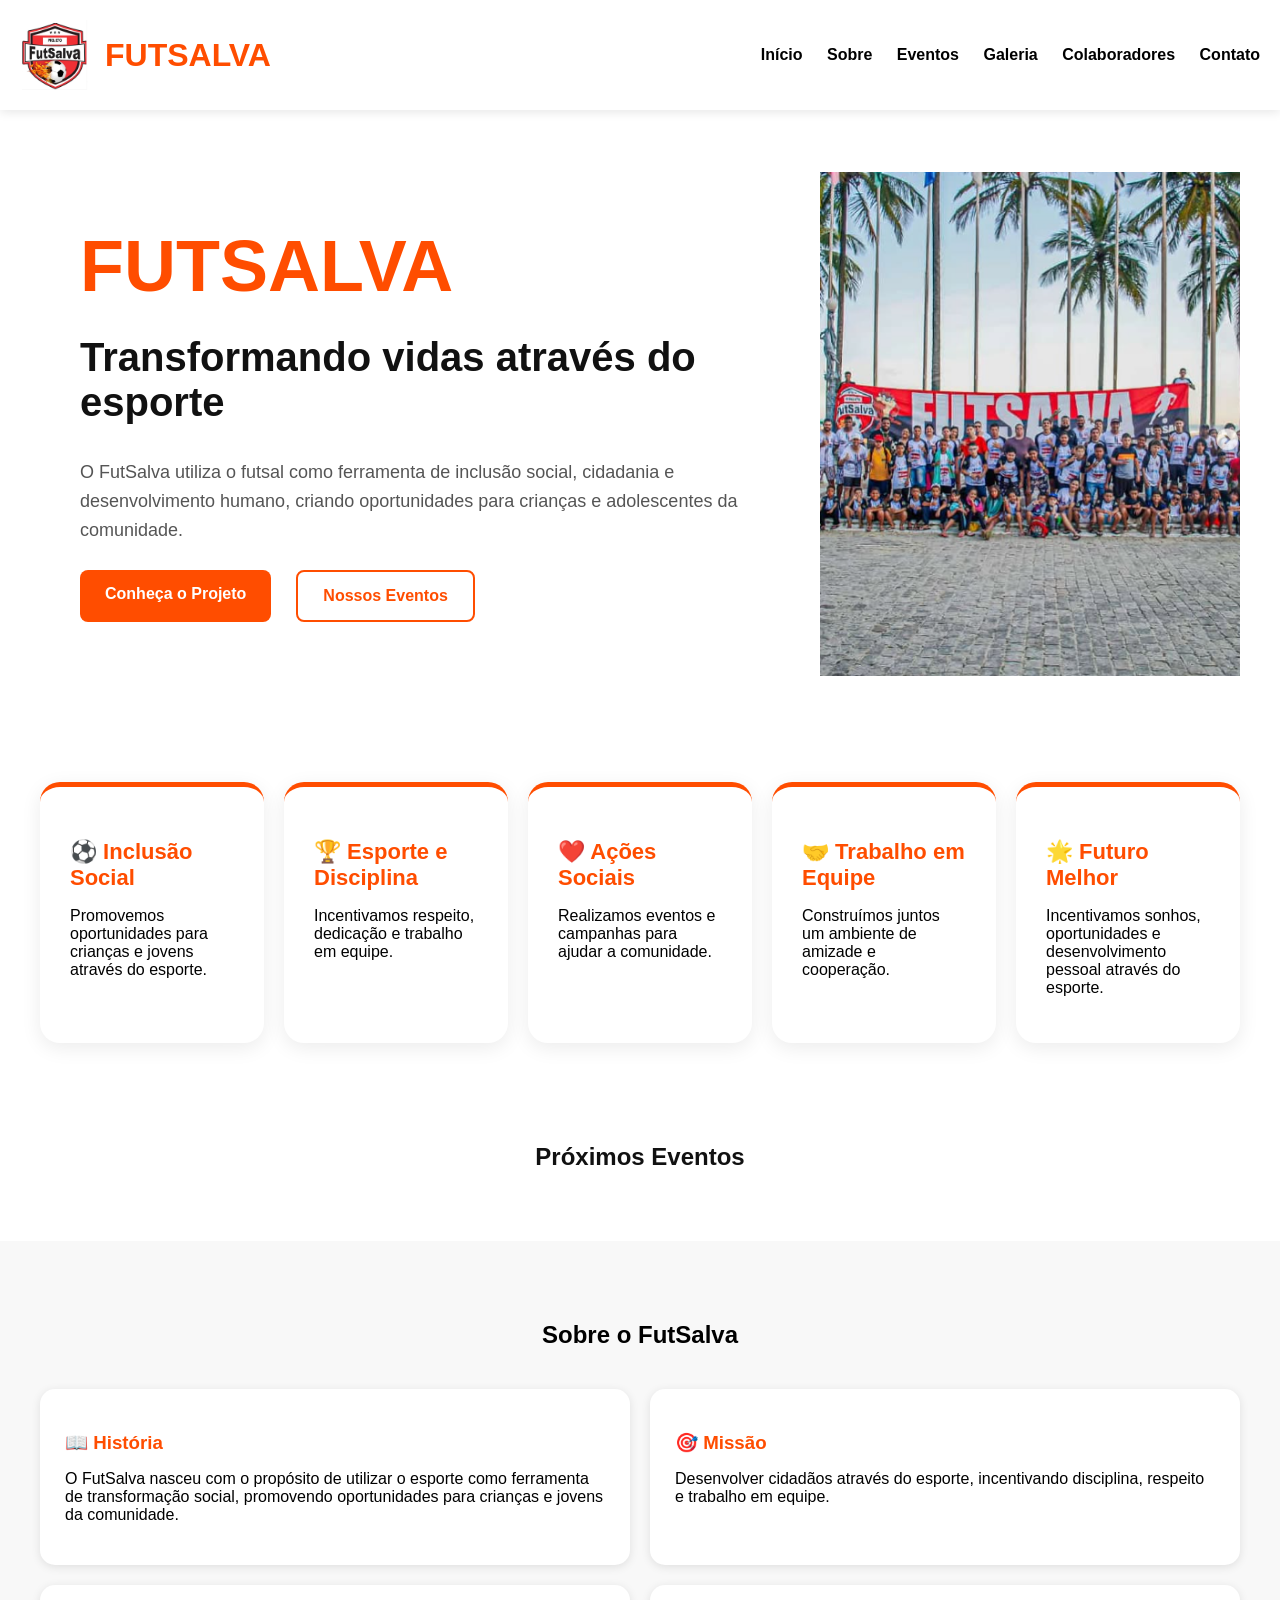
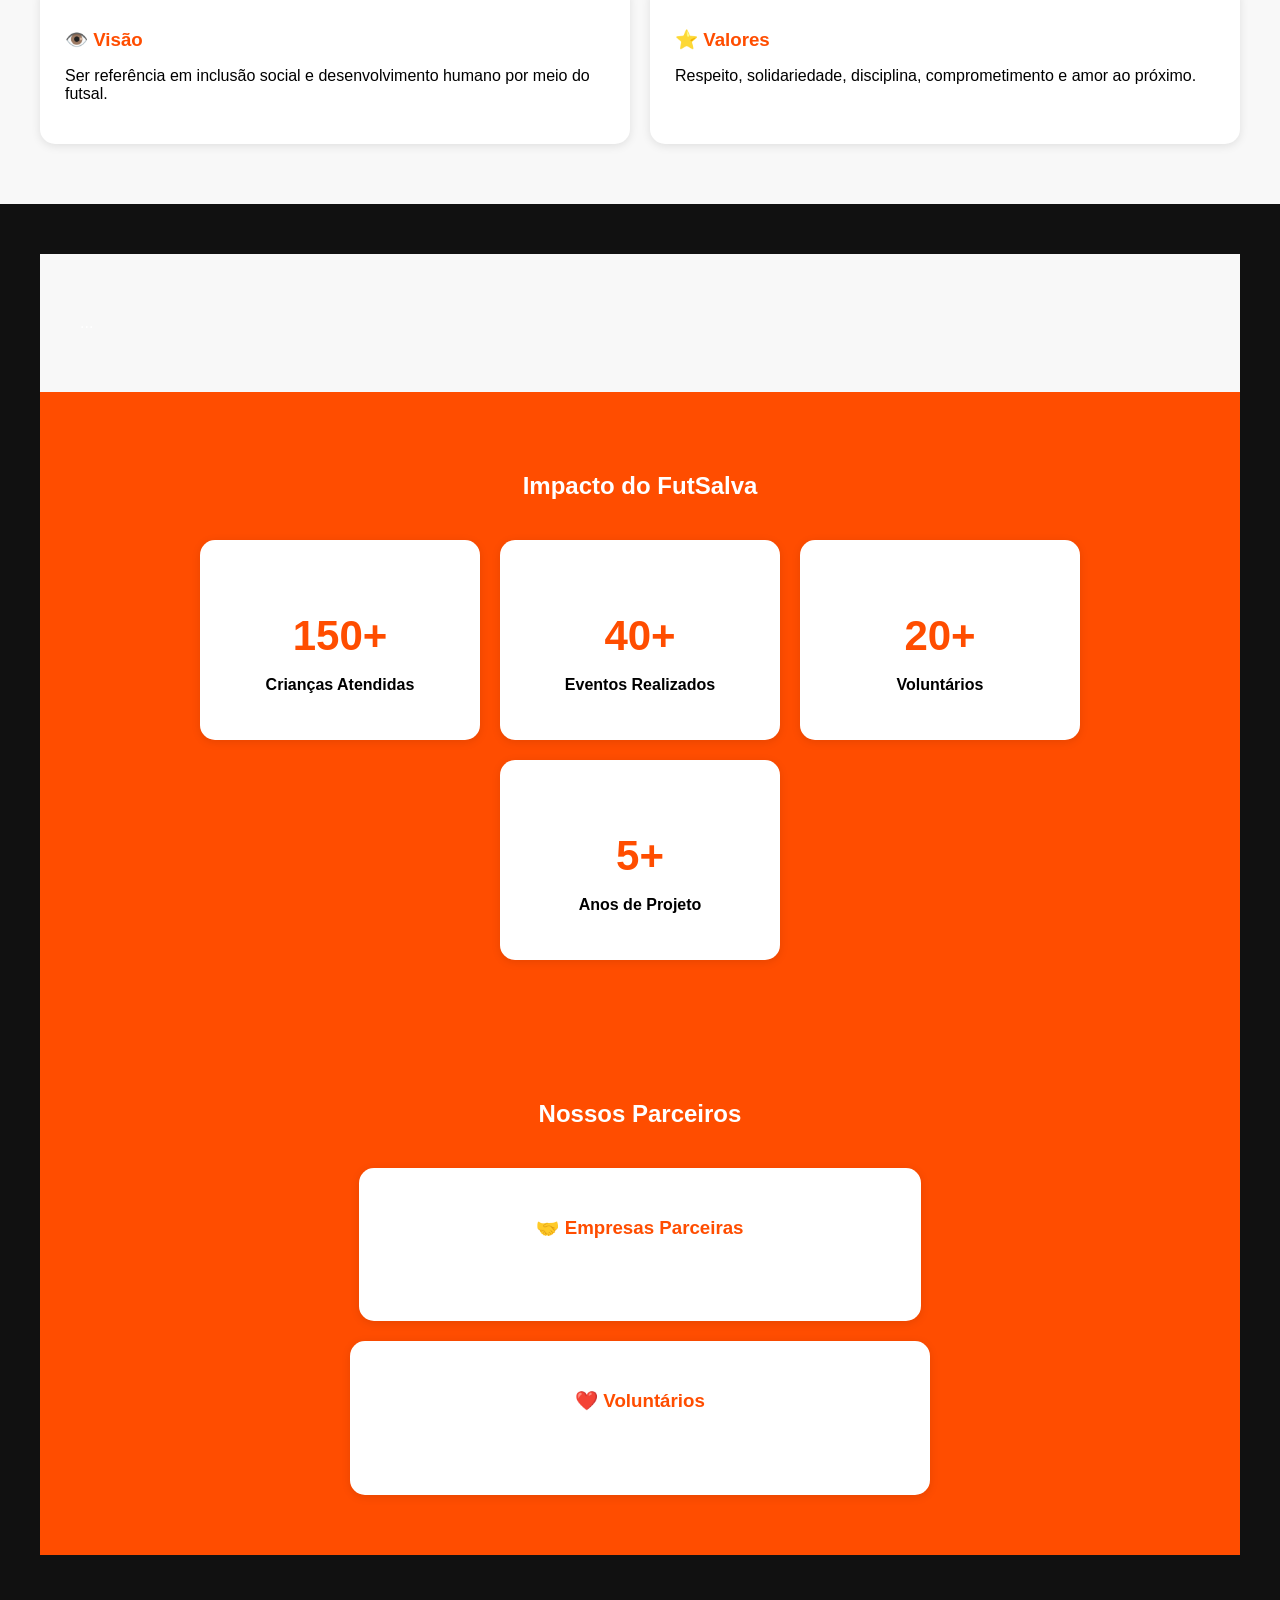
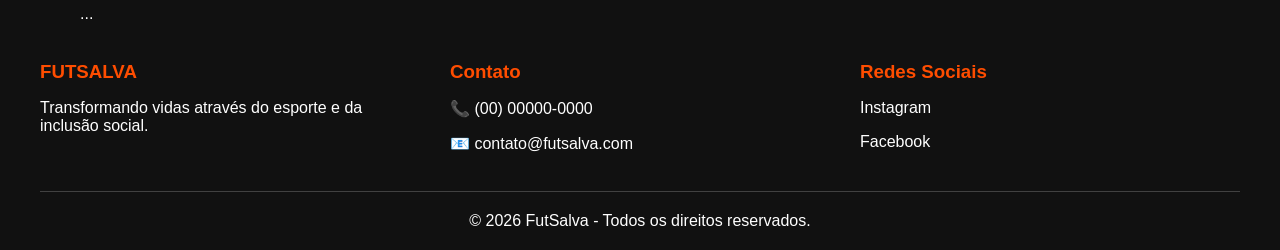
==== index.html @ 66367bd2 "Primeira versão do FutSalva" ====
<!DOCTYPE html>
<html>
<head>
    <title>FutSalva</title>

    <link rel="stylesheet" href="css/style.css">
</head>

<body>

    <header>

    <div class="logo-area">

        <img src="img/logo.png" alt="Logo FutSalva">

        <h1>FUTSALVA</h1>

    </div>

    <nav>
        <a href="#">Início</a>
        <a href="#sobre">Sobre</a>
        <a href="#eventos">Eventos</a>
        <a href="galeria.html">Galeria</a>
        <a href="colaboradores.html">Colaboradores</a>
        <a href="contato.html">Contato</a>
    </nav>


    </header>
<section class="hero">

   <section class="hero">

    <div class="hero-text">

        <h1 class="hero-title">
            FUT<span>SALVA</span>
        </h1>

        <h2>
            Transformando vidas através do esporte
        </h2>

        <p>
            O FutSalva utiliza o futsal como ferramenta de inclusão social,
            cidadania e desenvolvimento humano, criando oportunidades para
            crianças e adolescentes da comunidade.
        </p>

        <div class="hero-buttons">

            <a href="#sobre" class="btn-principal">
                Conheça o Projeto
            </a>

            <a href="#eventos" class="btn-secundario">
                Nossos Eventos
            </a>

        </div>

    </div>



</section>

    <div class="hero-image">
        <div class="hero-image">
    <img src="img/banner-futsal.jpg.png">
</div>
    </div>

</section>
<section class="cards">

    <div class="card">
        <h3>⚽ Inclusão Social</h3>
        <p>Promovemos oportunidades para crianças e jovens através do esporte.</p>
    </div>

    <div class="card">
        <h3>🏆 Esporte e Disciplina</h3>
        <p>Incentivamos respeito, dedicação e trabalho em equipe.</p>
    </div>

    <div class="card">
        <h3>❤️ Ações Sociais</h3>
        <p>Realizamos eventos e campanhas para ajudar a comunidade.</p>
    </div>

    <div class="card">
        <h3>🤝 Trabalho em Equipe</h3>
        <p>Construímos juntos um ambiente de amizade e cooperação.</p>
    </div>

    <div class="card">
    <h3>🌟 Futuro Melhor</h3>
    <p>
        Incentivamos sonhos, oportunidades e desenvolvimento pessoal através do esporte.
    </p>
</div>
</section>
<section class="eventos" id="eventos">
    <h2>Próximos Eventos</h2>

    <div id="listaEventos" class="eventos-container">

    </div>

</section>
<section class="sobre" id="sobre">

    <h2>Sobre o FutSalva</h2>

    <div class="sobre-container">

        <div class="sobre-item">
            <h3>📖 História</h3>
            <p>
                O FutSalva nasceu com o propósito de utilizar o esporte como ferramenta
                de transformação social, promovendo oportunidades para crianças e jovens
                da comunidade.
            </p>
        </div>

        <div class="sobre-item">
            <h3>🎯 Missão</h3>
            <p>
                Desenvolver cidadãos através do esporte, incentivando disciplina,
                respeito e trabalho em equipe.
            </p>
        </div>

        <div class="sobre-item">
            <h3>👁️ Visão</h3>
            <p>
                Ser referência em inclusão social e desenvolvimento humano por meio
                do futsal.
            </p>
        </div>

        <div class="sobre-item">
            <h3>⭐ Valores</h3>
            <p>
                Respeito, solidariedade, disciplina, comprometimento e amor ao próximo.
            </p>
        </div>

    </div>

</section>
<footer>

    <section class="sobre">

    ...

</section>

<section class="impacto">

    <h2>Impacto do FutSalva</h2>

    <div class="impacto-container">

        <div class="impacto-card">
            <h3>150+</h3>
            <p>Crianças Atendidas</p>
        </div>

        <div class="impacto-card">
            <h3>40+</h3>
            <p>Eventos Realizados</p>
        </div>

        <div class="impacto-card">
            <h3>20+</h3>
            <p>Voluntários</p>
        </div>

        <div class="impacto-card">
            <h3>5+</h3>
            <p>Anos de Projeto</p>
        </div>

    </div>

</section>

<section class="parceiros">

    <h2>Nossos Parceiros</h2>

    <div class="parceiros-container">

        <div class="parceiro">

            <h3>
                <a href="parceiros.html">
                    🤝 Empresas Parceiras
                </a>
            </h3>

            <p>
                Conheça as empresas e organizações que apoiam o Projeto FutSalva.
            </p>

        </div>

        <div class="parceiro">

            <h3>
                <a href="colaboradores.html">
                    ❤️ Voluntários
                </a>
            </h3>

            <p>
                Conheça os colaboradores e voluntários que ajudam a transformar vidas.
            </p>

        </div>

    </div>

</section>


<footer>

    ...

</footer>

    <div class="footer-container">

        <div class="footer-coluna">
            <h3>FUTSALVA</h3>
            <p>
                Transformando vidas através do esporte e da inclusão social.
            </p>
        </div>

        <div class="footer-coluna">
            <h3>Contato</h3>
            <p>📞 (00) 00000-0000</p>
            <p>📧 contato@futsalva.com</p>
        </div>

        <div class="footer-coluna">
            <h3>Redes Sociais</h3>
            <p>Instagram</p>
            <p>Facebook</p>
        </div>

    </div>

    <div class="copyright">
        © 2026 FutSalva - Todos os direitos reservados.
    </div>

</footer>

<script src="js/script.js"></script>

</body>
</html>
---- css/style.css ----
body{
    margin:0;
    font-family:Arial, sans-serif;
}

header{
    background:white;

    display:flex;

    justify-content:space-between;

    align-items:center;

    padding:20px;

    box-shadow:0 2px 10px rgba(0,0,0,0.1);
}

h1{
    color:#ff4d00;
}

nav a{
    text-decoration:none;

    color:black;

    margin-left:20px;

    font-weight:bold;
}
.hero{
    display:flex;

    justify-content:space-between;

    align-items:center;

    padding:60px 40px;
}
.hero-text{
    max-width:700px;
}

.hero-text h2{
    font-size:40px;
    color:#111;
}

.hero-text p{
    font-size:18px;
    color:#555;
    line-height:1.6;
}

.hero-text button{
    background:#ff4d00;
    color:white;
    border:none;
    padding:15px 25px;
    border-radius:8px;
    cursor:pointer;
    margin-top:20px;
    font-size:16px;
}
.hero-image img{
    width:350px;
}
.cards{
    display:flex;
    gap:20px;
    padding:40px;
}

.card{
    flex:1;

    background:white;

    padding:30px;

    border-radius:20px;

    box-shadow:0 5px 20px rgba(0,0,0,0.08);

    transition:0.3s;

    border-top:5px solid #ff4d00;

    min-height:180px;
}

.card h3{
    color:#ff4d00;
    margin-bottom:15px;
    font-size:22px;
}
.eventos{
    padding:40px;
}

.eventos h2{
    text-align:center;
    margin-bottom:30px;
    color:#111;
}

.eventos-container{
    display:flex;
    gap:20px;
}

.evento{
    background:white;

    padding:25px;

    border-radius:20px;

    box-shadow:0 5px 20px rgba(0,0,0,0.08);

    border-top:6px solid #ff4d00;

    transition:0.3s;

    min-height:220px;
}
.evento h3{
    color:#ff4d00;
    margin-bottom:20px;
    font-size:24px;
}
.evento p{
    color:#555;
    line-height:1.6;
}
.sobre{
    padding:60px 40px;
    background:#f8f8f8;
}

.sobre h2{
    text-align:center;
    margin-bottom:40px;
}

.sobre-container{
    display:grid;
    grid-template-columns:repeat(2,1fr);
    gap:20px;
}

.sobre-item{
    background:white;
    padding:25px;
    border-radius:15px;
    box-shadow:0 2px 10px rgba(0,0,0,0.1);
}

.sobre-item h3{
    color:#ff4d00;
    margin-bottom:15px;
}

.card:hover{
    transform:translateY(-10px);

    box-shadow:0 15px 30px rgba(0,0,0,0.15);
}
.evento:hover{
    transform:translateY(-10px);

    box-shadow:0 15px 30px rgba(0,0,0,0.15);
}
footer{
    background:#111;

    color:white;

    padding:50px 40px 20px;
}

.footer-container{
    display:flex;

    justify-content:space-between;

    gap:30px;

    margin-bottom:30px;
}

.footer-coluna{
    flex:1;
}

.footer-coluna h3{
    color:#ff4d00;

    margin-bottom:15px;
}

.footer-coluna p{
    margin-bottom:8px;
}

.copyright{
    text-align:center;

    border-top:1px solid rgba(255,255,255,0.2);

    padding-top:20px;
}

.admin-container{
    max-width:800px;

    margin:50px auto;

    background:white;

    padding:30px;

    border-radius:15px;

    box-shadow:0 2px 10px rgba(0,0,0,0.1);
}

.admin-container h1{
    color:#ff4d00;
    margin-bottom:20px;
}

.admin-container form{
    display:flex;
    flex-direction:column;
    gap:15px;
}

.admin-container input,
.admin-container textarea{
    padding:12px;

    border:1px solid #ccc;

    border-radius:8px;
}

.admin-container button{
    background:#ff4d00;

    color:white;

    border:none;

    padding:15px;

    border-radius:8px;

    cursor:pointer;
}

table{
    width:100%;
    border-collapse:collapse;
    margin-top:20px;
}

th{
    background:#ff4d00;
    color:white;
    padding:12px;
}

td{
    padding:12px;
    border-bottom:1px solid #ddd;
}

.btn-excluir{
    background:#dc3545;
    color:white;
    border:none;
    padding:8px 12px;
    border-radius:6px;
    cursor:pointer;
}

.dashboard{
    display:flex;
    gap:20px;
    margin-bottom:30px;
}

.card-dashboard{
    flex:1;

    background:#ff4d00;

    color:white;

    padding:20px;

    border-radius:15px;

    text-align:center;
}

.card-dashboard h3{
    margin-bottom:10px;
}

.card-dashboard p{
    font-size:28px;
    font-weight:bold;
}

.btn-editar{
    background:#0d6efd;
    color:white;
    border:none;
    padding:8px 12px;
    border-radius:6px;
    cursor:pointer;
    margin-right:8px;
}

.login-container{

    width:400px;

    margin:80px auto;

    background:white;

    padding:40px;

    border-radius:20px;

    box-shadow:0 2px 15px rgba(0,0,0,0.1);

    text-align:center;
}

.login-container img{
    width:120px;
    margin-bottom:20px;
}

.login-container input{

    width:100%;

    padding:12px;

    margin-top:15px;

    border:1px solid #ccc;

    border-radius:8px;
}

.login-container button{

    width:100%;

    margin-top:20px;

    background:#ff4d00;

    color:white;

    border:none;

    padding:15px;

    border-radius:8px;

    cursor:pointer;
}

#erro{

    color:red;

    margin-top:15px;
}

.btn-sair{

    background:#dc3545;

    color:white;

    border:none;

    padding:10px 20px;

    border-radius:8px;

    cursor:pointer;

    margin-bottom:20px;
}

.btn-sair:hover{

    opacity:0.9;
}

/* RESPONSIVIDADE */

@media (max-width: 768px){

    header{
        flex-direction:column;
        gap:20px;
    }

    nav{
        flex-wrap:wrap;
        justify-content:center;
    }

    .hero{
        flex-direction:column;
        text-align:center;
    }

    .hero-image img{
        width:250px;
        margin-top:20px;
    }

    .cards{
        flex-direction:column;
    }

    .eventos-container{
        flex-direction:column;
    }

    .sobre-container{
        grid-template-columns:1fr;
    }

    .footer-container{
        flex-direction:column;
    }

    .dashboard{
        flex-direction:column;
    }

    .login-container{
        width:90%;
    }

    .contato-container{
    grid-template-columns:1fr;
}

.impacto-container{
    flex-direction:column;
    align-items:center;
}

.hero-title{
    font-size:48px;
}

.hero-buttons{
    flex-direction:column;
}

}

.galeria{
    padding:60px 40px;
}

.galeria h2{
    text-align:center;
    margin-bottom:40px;
}

.galeria-grid{
    display:grid;
    grid-template-columns:repeat(auto-fit,minmax(250px,1fr));
    gap:20px;
}

.foto{
    background:white;
    border-radius:15px;
    overflow:hidden;
    box-shadow:0 2px 10px rgba(0,0,0,0.1);
    transition:0.3s;
}

.foto:hover{
    transform:translateY(-8px);
}

.foto img{
    width:100%;
    height:250px;
    object-fit:cover;
}

.foto p{
    padding:15px;
    text-align:center;
    font-weight:bold;
}

.colaboradores{
    padding:60px 40px;
}

.colaboradores h2{
    text-align:center;
    margin-bottom:40px;
}

.colaboradores-grid{
    display:grid;
    grid-template-columns:repeat(auto-fit,minmax(250px,1fr));
    gap:20px;
}

.colaborador{
    background:white;
    padding:25px;
    border-radius:15px;
    text-align:center;
    box-shadow:0 2px 10px rgba(0,0,0,0.1);
    transition:0.3s;
}

.colaborador:hover{
    transform:translateY(-8px);
}

.colaborador h3{
    color:#ff4d00;
    margin-bottom:15px;
}

.contato{
    padding:60px 40px;
}

.contato h2{
    text-align:center;
    margin-bottom:40px;
}

.contato-container{
    display:grid;
    grid-template-columns:1fr 1fr;
    gap:30px;
}

.contato form{
    display:flex;
    flex-direction:column;
    gap:15px;
}

.contato input,
.contato textarea{
    padding:12px;
    border:1px solid #ccc;
    border-radius:8px;
}

.contato textarea{
    height:150px;
}

.contato button{
    background:#ff4d00;
    color:white;
    border:none;
    padding:15px;
    border-radius:8px;
    cursor:pointer;
}

.info-contato{
    background:white;
    padding:25px;
    border-radius:15px;
    box-shadow:0 2px 10px rgba(0,0,0,0.1);
}

.impacto{
    background:#ff4d00;
    padding:60px 40px;
    text-align:center;
}

.impacto h2{
    color:white;
    margin-bottom:40px;
}

.impacto-container{
    display:flex;
    justify-content:center;
    gap:20px;
    flex-wrap:wrap;
}

.impacto-card{
    background:white;
    padding:30px;
    border-radius:15px;
    min-width:220px;
    box-shadow:0 2px 10px rgba(0,0,0,0.1);
}

.impacto-card h3{
    font-size:42px;
    color:#ff4d00;
    margin-bottom:10px;
}

.impacto-card p{
    font-weight:bold;
    color:#000;
}

.btn-principal{
    background:#ff4d00;
    color:white;
    padding:15px 25px;
    border-radius:8px;
    text-decoration:none;
    display:inline-block;
    margin-right:10px;
}

.btn-secundario{
    border:2px solid #ff4d00;
    color:#ff4d00;
    padding:15px 25px;
    border-radius:8px;
    text-decoration:none;
    display:inline-block;
}

.hero-title{
    font-size:72px;
    margin:0;
    line-height:1;
}

.hero-title span{
    color:#ff4d00;
}

.hero-buttons{
    display:flex;
    gap:15px;
    margin-top:25px;
}

.btn-principal{
    background:#ff4d00;
    color:white;
    padding:15px 25px;
    border-radius:8px;
    text-decoration:none;
    font-weight:bold;
}

.btn-secundario{
    border:2px solid #ff4d00;
    color:#ff4d00;
    padding:15px 25px;
    border-radius:8px;
    text-decoration:none;
    font-weight:bold;
}

.btn-principal:hover,
.btn-secundario:hover{
    transform:translateY(-2px);
}

.hero-image img{
    width:420px;
    max-width:100%;
}

.logo-area{
    display:flex;
    align-items:center;
    gap:15px;
}

.logo-area img{
    width:70px;
    height:70px;
    object-fit:contain;
}

.logo-area h1{
    margin:0;
    color:#ff4d00;
}

.btn-evento{
    display:inline-block;
    margin-top:15px;

    background:#ff4d00;

    color:white;

    text-decoration:none;

    padding:12px 20px;

    border-radius:8px;

    font-weight:bold;
}

.parceiros{
    padding:60px 40px;
    background:#ff4d00;
    text-align:center;
}

.parceiros h2{
    margin-bottom:40px;
}

.parceiros-container{
    display:flex;
    justify-content:center;
    gap:20px;
    flex-wrap:wrap;
}

.parceiro{
    background:white;
    padding:30px;
    border-radius:15px;
    min-width:220px;
    box-shadow:0 2px 10px rgba(0,0,0,0.1);
    transition:0.3s;
}

.parceiro:hover{
    transform:translateY(-8px);
}

.parceiro h3{
    color:#ff4d00;
}

.colaborador img{
    width:120px;
    height:120px;
    object-fit:cover;
    border-radius:50%;
    margin-bottom:15px;
}

.parceiro a{
    text-decoration:none;
    color:#ff4d00;
}

.parceiro a:hover{
    color:#d63f00;
}

.instagram{
    margin-top:10px;
    font-weight:bold;
    color:#555;
}
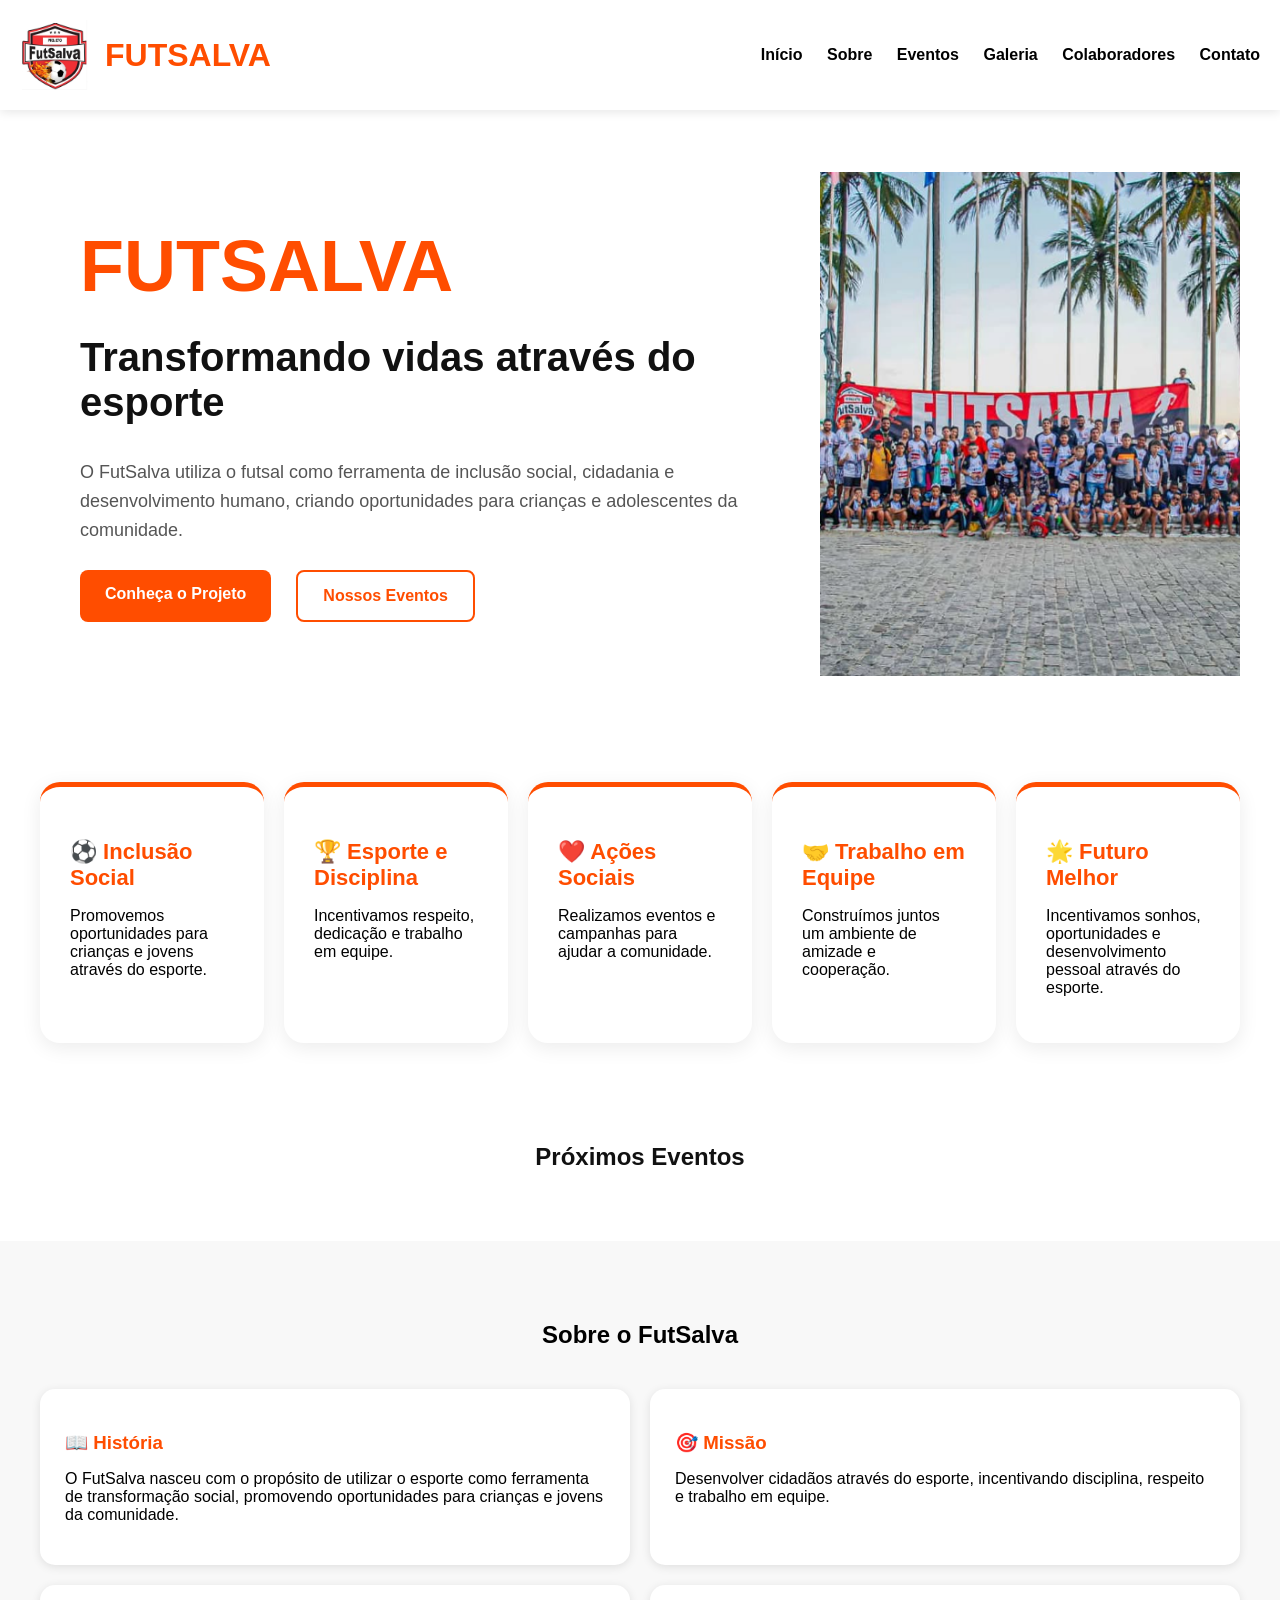
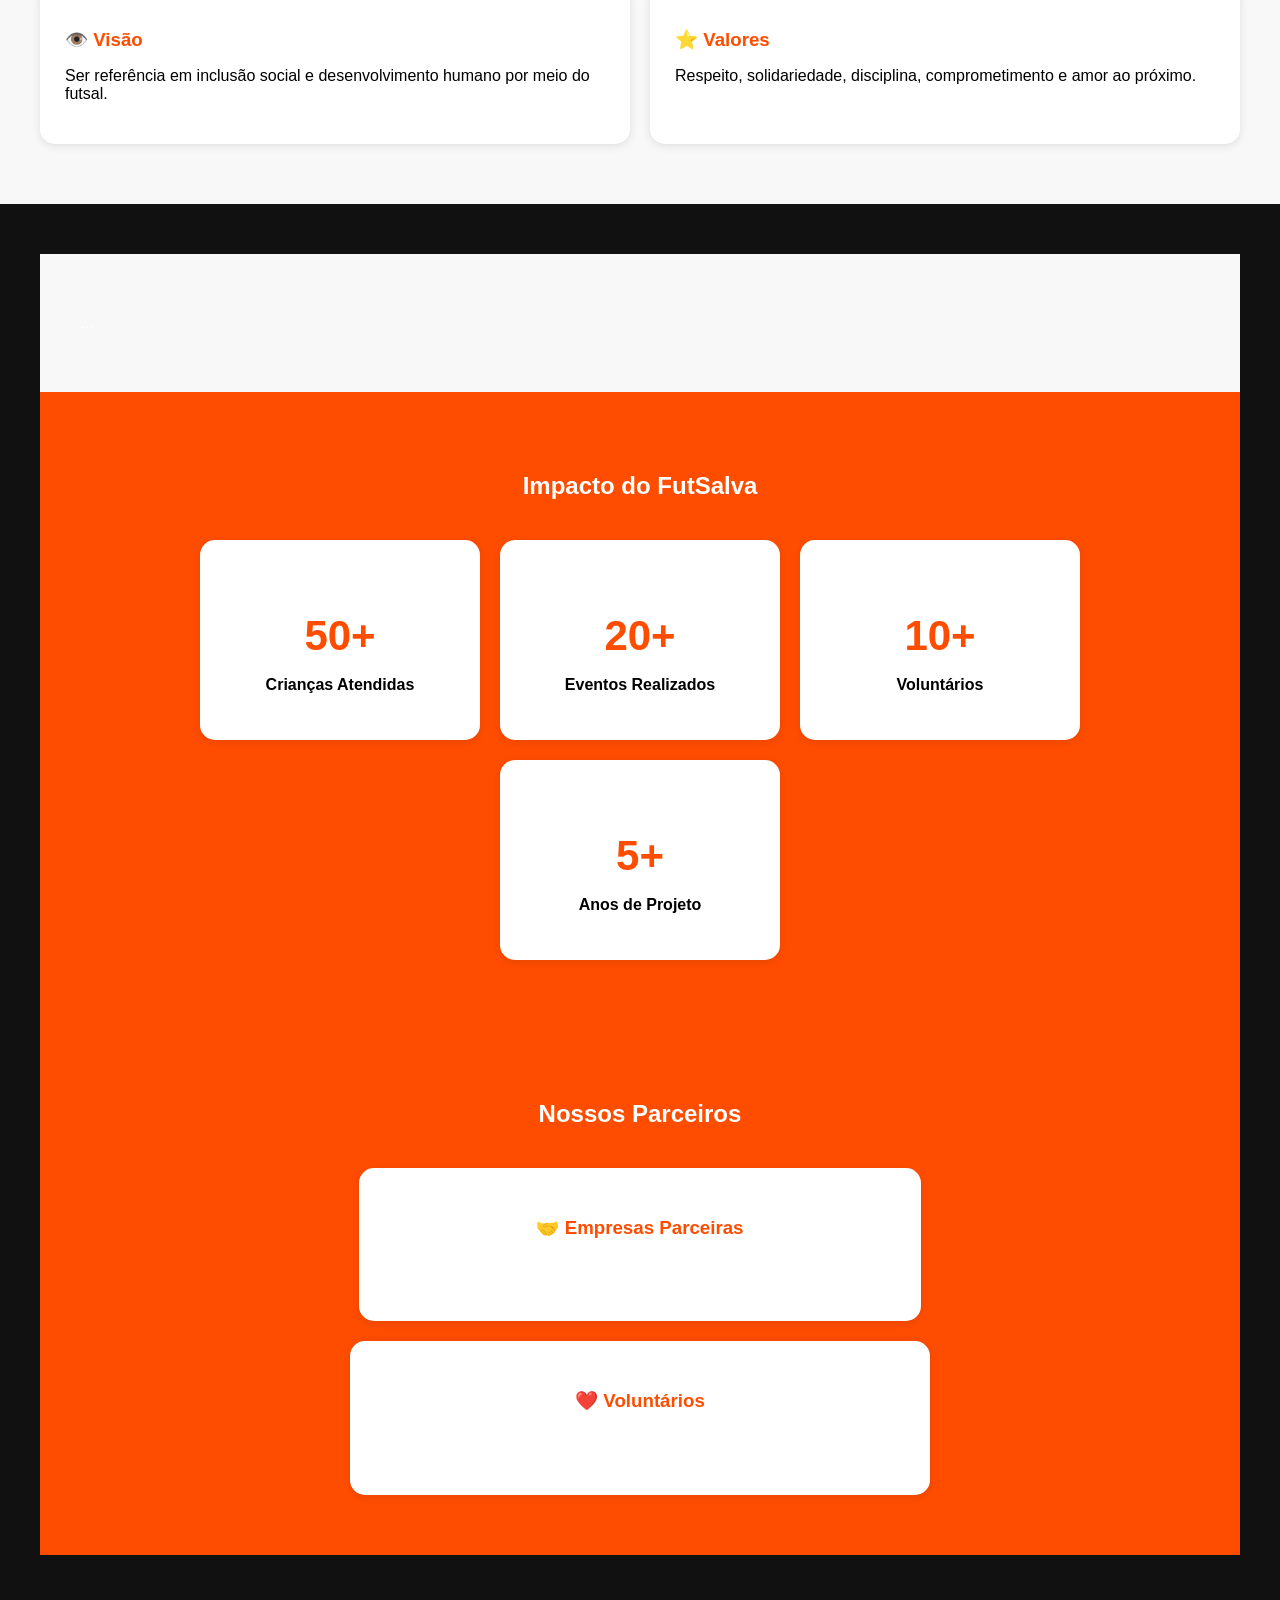
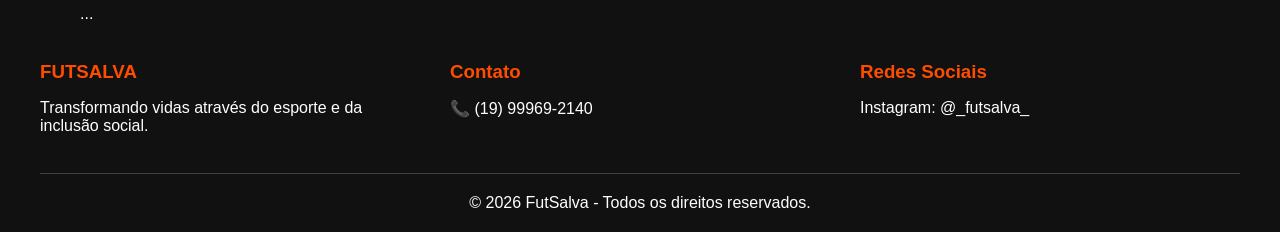
==== commit e4acd16f: "Atualização do site" ====
--- a/index.html
+++ b/index.html
@@ -167,17 +167,17 @@
     <div class="impacto-container">
 
         <div class="impacto-card">
-            <h3>150+</h3>
+            <h3>50+</h3>
             <p>Crianças Atendidas</p>
         </div>
 
         <div class="impacto-card">
-            <h3>40+</h3>
+            <h3>20+</h3>
             <p>Eventos Realizados</p>
         </div>
 
         <div class="impacto-card">
-            <h3>20+</h3>
+            <h3>10+</h3>
             <p>Voluntários</p>
         </div>
 
@@ -246,14 +246,14 @@
 
         <div class="footer-coluna">
             <h3>Contato</h3>
-            <p>📞 (00) 00000-0000</p>
-            <p>📧 contato@futsalva.com</p>
+            <p>📞 (19) 99969-2140</p>
+            
         </div>
 
         <div class="footer-coluna">
             <h3>Redes Sociais</h3>
-            <p>Instagram</p>
-            <p>Facebook</p>
+            <p>Instagram: @_futsalva_ </p>
+            
         </div>
 
     </div>
